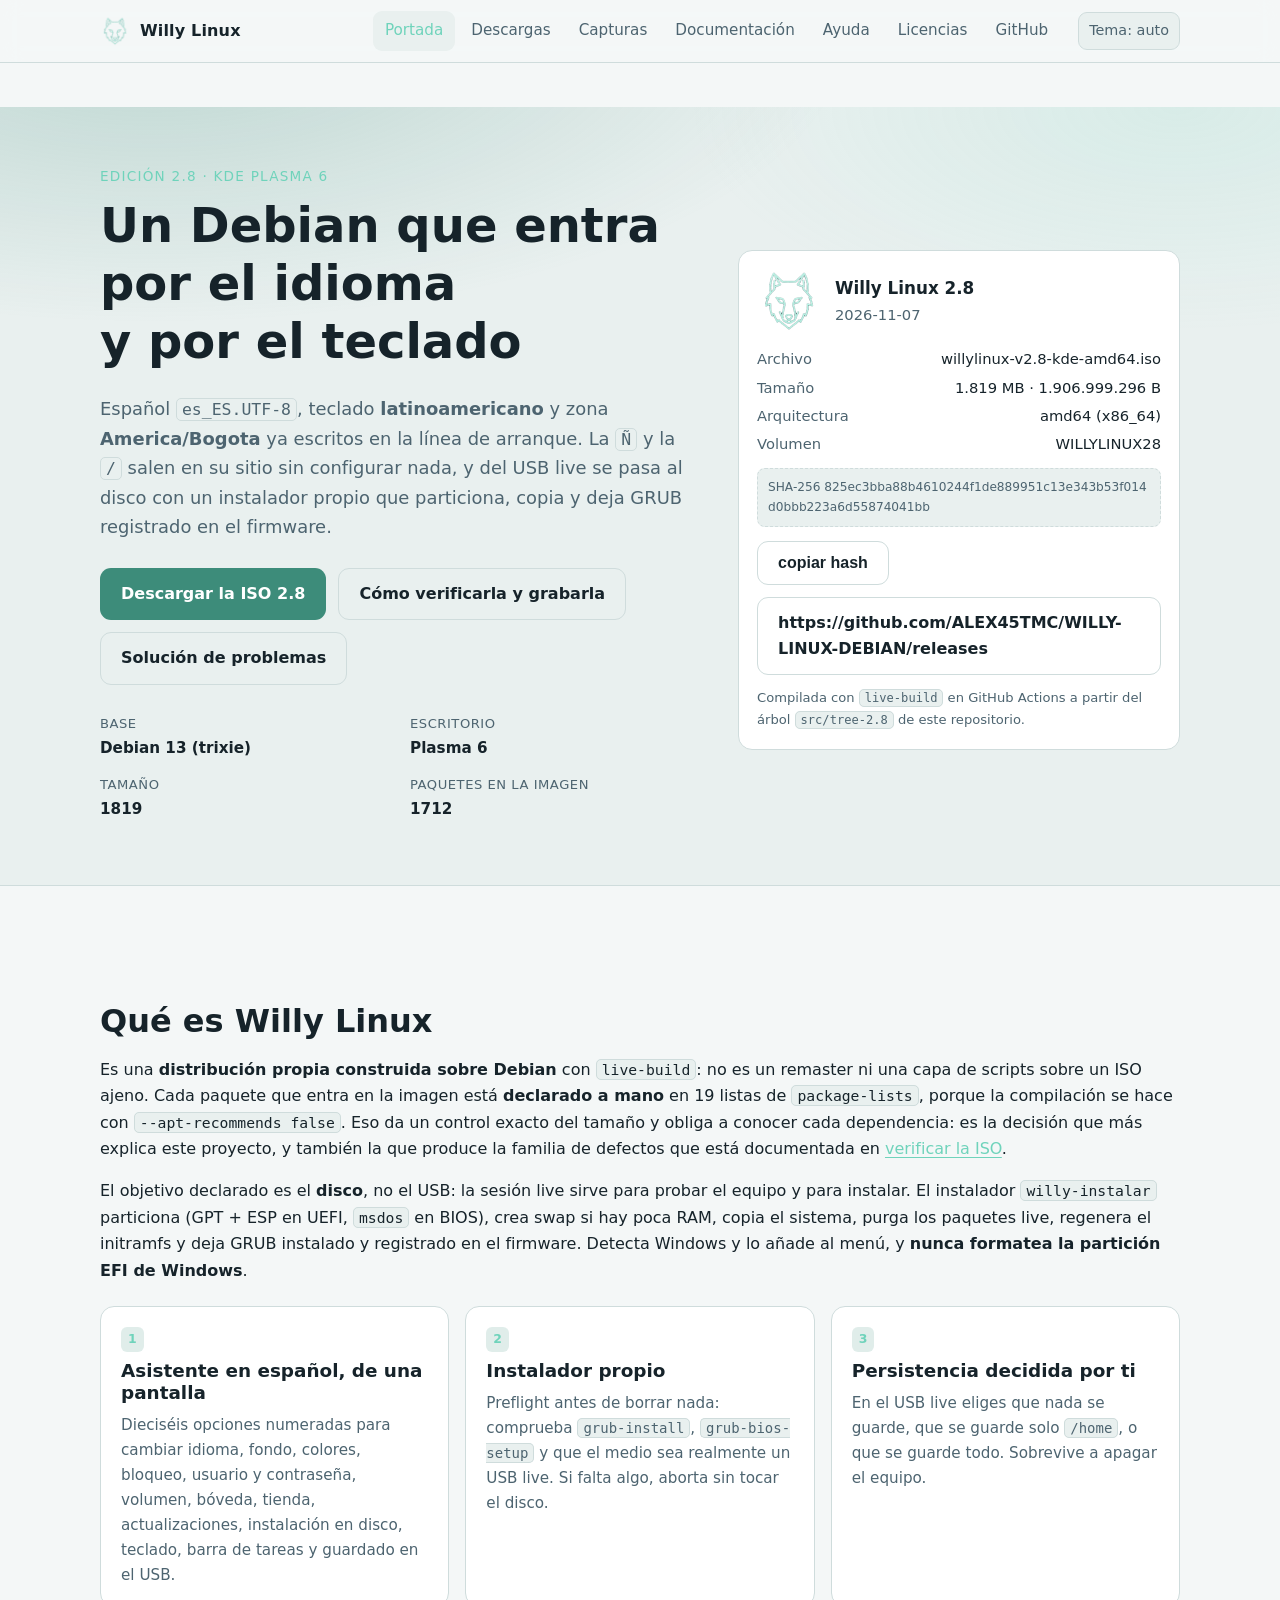
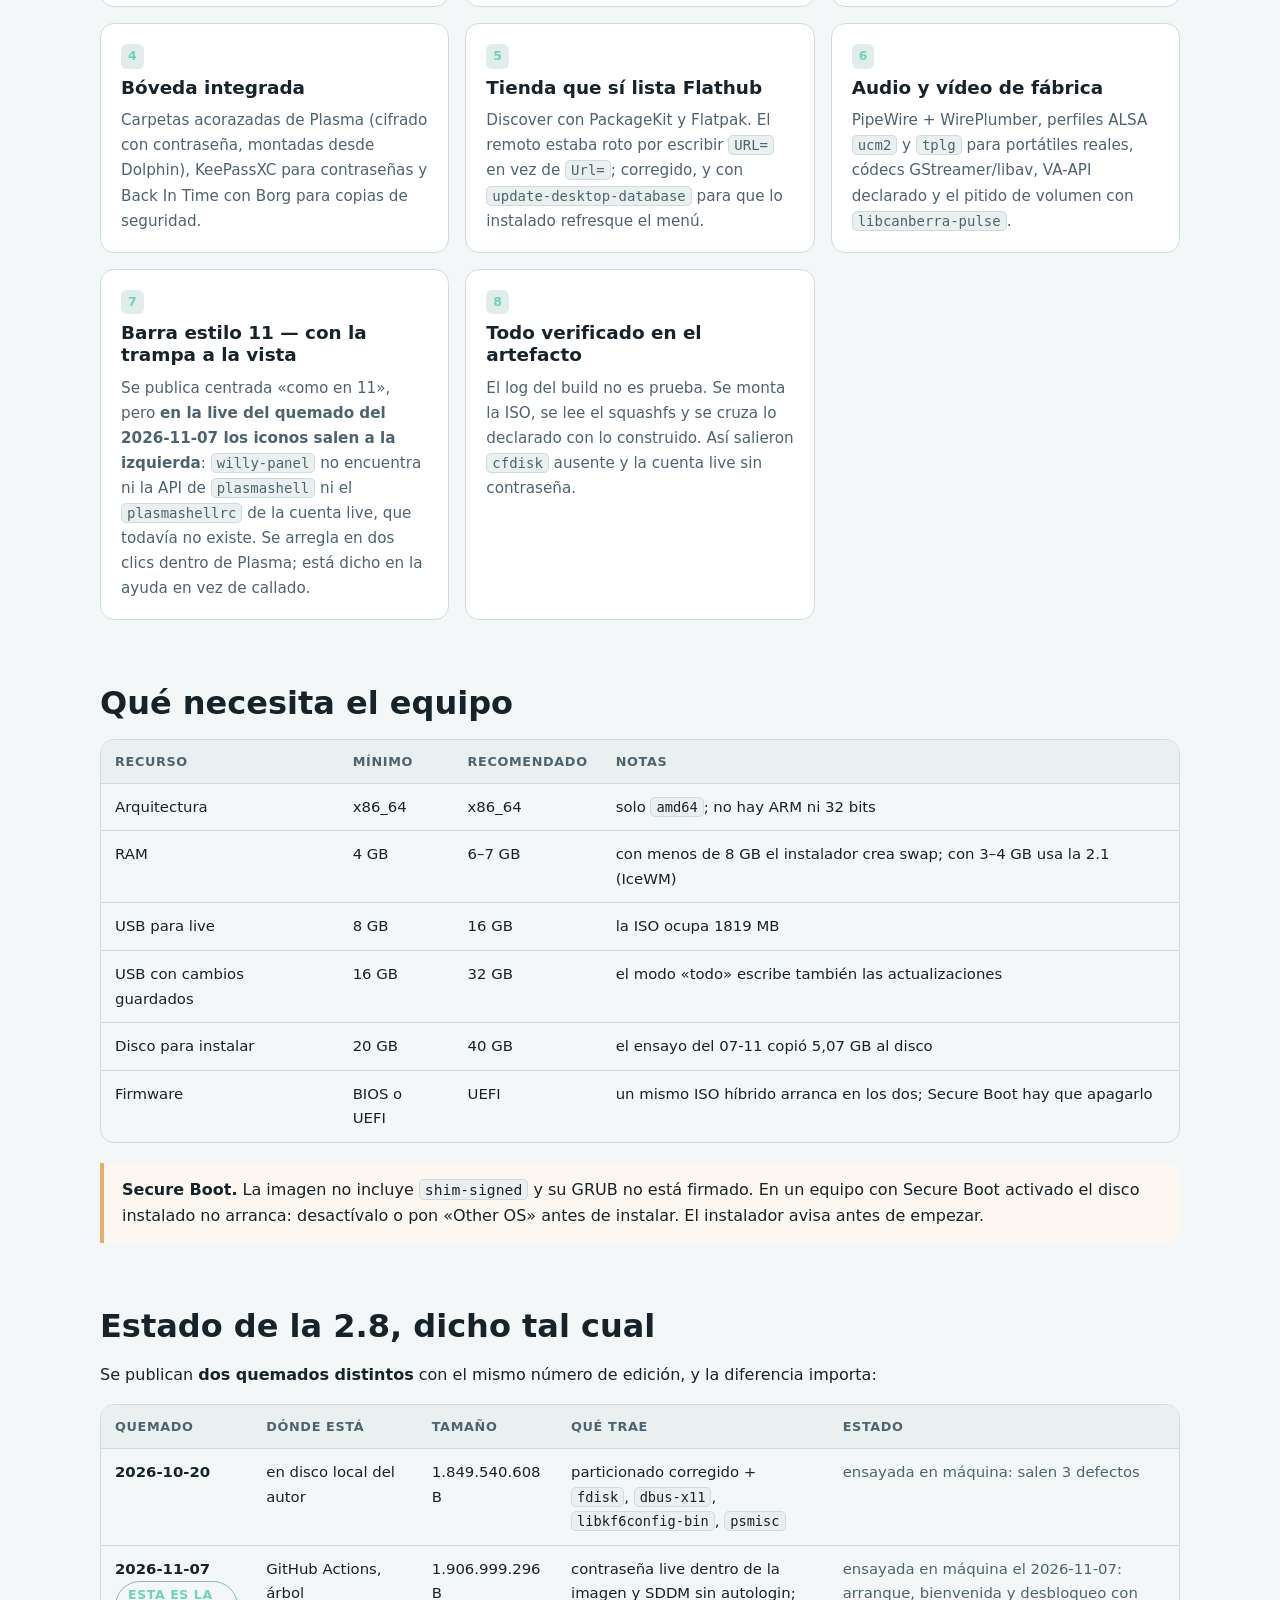
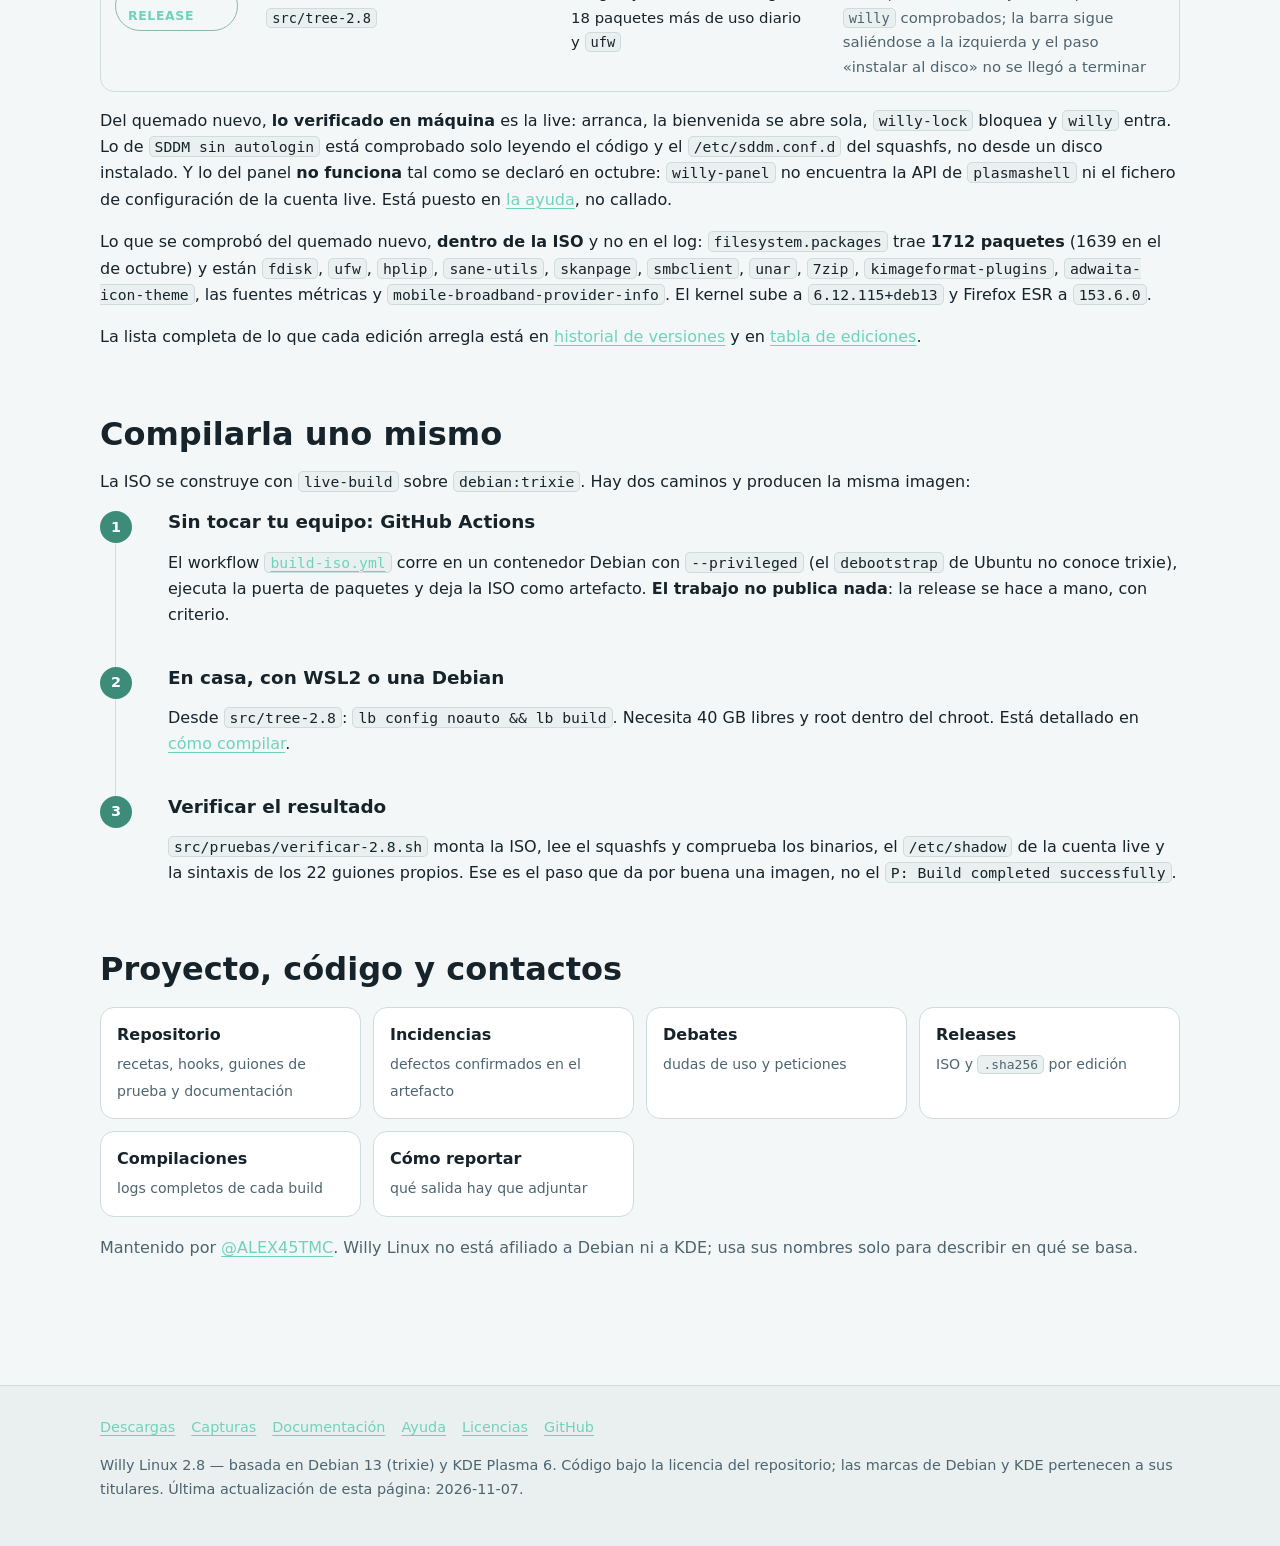
==== index.html @ 6068898e "Publicar la pagina web de Willy Linux y alinear la documentacion con el ensayo del 07-11 Six pages (" ====
<!DOCTYPE html>
<html lang="es">
<head>
<meta charset="utf-8">
<meta name="viewport" content="width=device-width, initial-scale=1">
<title>Willy Linux 2.8 — distribución live e instalable sobre Debian, en español</title>
<meta name="description" content="Willy Linux 2.8: KDE Plasma 6 sobre Debian 13 trixie, en español, con teclado latinoamericano y zona America/Bogota ya en la línea de arranque. Live USB que instala al disco. ISO de 1819 MB con SHA-256.">
<meta name="color-scheme" content="dark light">
<meta property="og:title" content="Willy Linux 2.8 — Debian con Plasma 6, en español y listo para instalar">
<meta property="og:description" content="Distribución live e instalable basada en Debian 13. Arranca en BIOS y UEFI, particiona, copia y deja GRUB registrado. Idioma, teclado latam y hora de Bogotá desde el arranque.">
<meta property="og:type" content="website">
<meta property="og:image" content="img/logo-512.png">
<link rel="icon" href="img/logo-128.png">
<link rel="stylesheet" href="assets/css/estilo.css">
</head>
<body data-datos="datos-iso.json">

<header class="cabecera">
  <div class="interior">
    <a class="marca" href="index.html">
      <img src="img/logo-128.png" alt="Logo de Willy Linux (lobito)">
      <span>Willy&nbsp;Linux</span>
    </a>
    <nav class="navegacion" aria-label="Secciones">
      <a href="index.html" aria-current="page">Portada</a>
      <a href="descargas.html">Descargas</a>
      <a href="capturas.html">Capturas</a>
      <a href="documentacion.html">Documentación</a>
      <a href="ayuda.html">Ayuda</a>
      <a href="licencias.html">Licencias</a>
      <a href="https://github.com/ALEX45TMC/WILLY-LINUX-DEBIAN" rel="noopener">GitHub</a>
    </nav>
    <button id="tema" type="button">Tema: auto</button>
  </div>
</header>

<section class="portada">
  <div class="interior">
    <div class="fila">
      <div>
        <span class="eyebrow">Edición 2.8 · KDE Plasma 6</span>
        <h1>Un Debian que entra por el idioma<br>y por el teclado</h1>
        <p class="lema">
          Español <code>es_ES.UTF-8</code>, teclado <strong>latinoamericano</strong> y zona
          <strong>America/Bogota</strong> ya escritos en la línea de arranque. La <code>Ñ</code> y
          la <code>/</code> salen en su sitio sin configurar nada, y del USB live se pasa al disco
          con un instalador propio que particiona, copia y deja GRUB registrado en el firmware.
        </p>
        <div class="botones">
          <a class="boton" href="https://github.com/ALEX45TMC/WILLY-LINUX-DEBIAN/releases/tag/v2.8" rel="noopener">Descargar la ISO 2.8</a>
          <a class="boton secundario" href="descargas.html">Cómo verificarla y grabarla</a>
          <a class="boton secundario" href="ayuda.html">Solución de problemas</a>
        </div>
        <dl class="datos-portada">
          <div><dt>Base</dt><dd>Debian 13 (trixie)</dd></div>
          <div><dt>Escritorio</dt><dd>Plasma 6</dd></div>
          <div><dt>Tamaño</dt><dd data-dato="iso.mb">1819 MB</dd></div>
          <div><dt>Paquetes en la imagen</dt><dd data-dato="iso.paquetes">1712</dd></div>
        </dl>
      </div>

      <aside class="sello">
        <div class="fila-sello">
          <img src="img/logo-128.png" alt="">
          <div>
            <div class="nombre">Willy Linux 2.8</div>
            <div class="sub" data-dato="iso.compilada">compilada 2026-11-07</div>
          </div>
        </div>
        <dl>
          <dt>Archivo</dt><dd data-dato="iso.archivo">willylinux-v2.8-kde-amd64.iso</dd>
          <dt>Tamaño</dt><dd data-dato="iso.bytes" data-bytes>1819 MB</dd>
          <dt>Arquitectura</dt><dd data-dato="arquitectura">amd64</dd>
          <dt>Volumen</dt><dd data-dato="iso.volumen">WILLYLINUX28</dd>
        </dl>
        <div class="hash">
          SHA-256 <span data-dato="iso.sha256">825ec3bb…874041bb</span>
        </div>
        <div class="botones" style="margin-top:14px">
          <button class="boton secundario" data-copiar-hash disabled type="button">copiar hash</button>
          <a class="boton secundario" data-dato="enlaces.releases" href="https://github.com/ALEX45TMC/WILLY-LINUX-DEBIAN/releases">Releases</a>
        </div>
        <p class="sub" style="margin:12px 0 0;font-size:.82rem">
          Compilada con <code>live-build</code> en GitHub Actions a partir del árbol
          <code>src/tree-2.8</code> de este repositorio.
        </p>
      </aside>
    </div>
  </div>
</section>

<main class="interior">

<section id="que-es">
  <h2>Qué es Willy Linux</h2>
  <p>
    Es una <strong>distribución propia construida sobre Debian</strong> con
    <code>live-build</code>: no es un remaster ni una capa de scripts sobre un ISO ajeno. Cada
    paquete que entra en la imagen está <strong>declarado a mano</strong> en 19 listas de
    <code>package-lists</code>, porque la compilación se hace con
    <code>--apt-recommends false</code>. Eso da un control exacto del tamaño y obliga a conocer
    cada dependencia: es la decisión que más explica este proyecto, y también la que produce la
    familia de defectos que está documentada en
    <a href="documentacion.html#recomendaciones">verificar la ISO</a>.
  </p>
  <p>
    El objetivo declarado es el <strong>disco</strong>, no el USB: la sesión live sirve para
    probar el equipo y para instalar. El instalador <code>willy-instalar</code> particiona
    (GPT&nbsp;+&nbsp;ESP en UEFI, <code>msdos</code> en BIOS), crea swap si hay poca RAM, copia el
    sistema, purga los paquetes live, regenera el initramfs y deja GRUB instalado y registrado en
    el firmware. Detecta Windows y lo añade al menú, y <strong>nunca formatea la partición EFI de
    Windows</strong>.
  </p>

  <div class="grid">
    <div class="tarjeta">
      <span class="num">1</span>
      <h3>Asistente en español, de una pantalla</h3>
      <p>Dieciséis opciones numeradas para cambiar idioma, fondo, colores, bloqueo, usuario y
      contraseña, volumen, bóveda, tienda, actualizaciones, instalación en disco, teclado, barra de
      tareas y guardado en el USB.</p>
    </div>
    <div class="tarjeta">
      <span class="num">2</span>
      <h3>Instalador propio</h3>
      <p>Preflight antes de borrar nada: comprueba <code>grub-install</code>,
      <code>grub-bios-setup</code> y que el medio sea realmente un USB live. Si falta algo, aborta
      sin tocar el disco.</p>
    </div>
    <div class="tarjeta">
      <span class="num">3</span>
      <h3>Persistencia decidida por ti</h3>
      <p>En el USB live eliges que nada se guarde, que se guarde solo <code>/home</code>, o que se
      guarde todo. Sobrevive a apagar el equipo.</p>
    </div>
    <div class="tarjeta">
      <span class="num">4</span>
      <h3>Bóveda integrada</h3>
      <p>Carpetas acorazadas de Plasma (cifrado con contraseña, montadas desde Dolphin), KeePassXC
      para contraseñas y Back In Time con Borg para copias de seguridad.</p>
    </div>
    <div class="tarjeta">
      <span class="num">5</span>
      <h3>Tienda que sí lista Flathub</h3>
      <p>Discover con PackageKit y Flatpak. El remoto estaba roto por escribir <code>URL=</code>
      en vez de <code>Url=</code>; corregido, y con <code>update-desktop-database</code> para que
      lo instalado refresque el menú.</p>
    </div>
    <div class="tarjeta">
      <span class="num">6</span>
      <h3>Audio y vídeo de fábrica</h3>
      <p>PipeWire + WirePlumber, perfiles ALSA <code>ucm2</code> y <code>tplg</code> para
      portátiles reales, códecs GStreamer/libav, VA-API declarado y el pitido de volumen con
      <code>libcanberra-pulse</code>.</p>
    </div>
    <div class="tarjeta">
      <span class="num">7</span>
      <h3>Barra estilo 11 — con la trampa a la vista</h3>
      <p>Se publica centrada «como en 11», pero <strong>en la live del quemado del 2026-11-07 los
      iconos salen a la izquierda</strong>: <code>willy-panel</code> no encuentra ni la API de
      <code>plasmashell</code> ni el <code>plasmashellrc</code> de la cuenta live, que todavía no
      existe. Se arregla en dos clics dentro de Plasma; está dicho en la ayuda en vez de callado.</p>
    </div>
    <div class="tarjeta">
      <span class="num">8</span>
      <h3>Todo verificado en el artefacto</h3>
      <p>El log del build no es prueba. Se monta la ISO, se lee el squashfs y se cruza lo declarado
      con lo construido. Así salieron <code>cfdisk</code> ausente y la cuenta live sin contraseña.</p>
    </div>
  </div>
</section>

<section id="requisitos">
  <h2>Qué necesita el equipo</h2>
  <div class="tabla-envoltura">
    <table>
      <thead><tr><th>Recurso</th><th>Mínimo</th><th>Recomendado</th><th>Notas</th></tr></thead>
      <tbody>
        <tr><td>Arquitectura</td><td>x86_64</td><td>x86_64</td><td>solo <code>amd64</code>; no hay ARM ni 32 bits</td></tr>
        <tr><td>RAM</td><td>4 GB</td><td>6–7 GB</td><td>con menos de 8 GB el instalador crea swap; con 3–4 GB usa la 2.1 (IceWM)</td></tr>
        <tr><td>USB para live</td><td>8 GB</td><td>16 GB</td><td>la ISO ocupa 1819 MB</td></tr>
        <tr><td>USB con cambios guardados</td><td>16 GB</td><td>32 GB</td><td>el modo «todo» escribe también las actualizaciones</td></tr>
        <tr><td>Disco para instalar</td><td>20 GB</td><td>40 GB</td><td>el ensayo del 07-11 copió 5,07 GB al disco</td></tr>
        <tr><td>Firmware</td><td>BIOS o UEFI</td><td>UEFI</td><td>un mismo ISO híbrido arranca en los dos; Secure Boot hay que apagarlo</td></tr>
      </tbody>
    </table>
  </div>

  <div class="aviso">
    <p><strong>Secure Boot.</strong> La imagen no incluye <code>shim-signed</code> y su GRUB no
    está firmado. En un equipo con Secure Boot activado el disco instalado no arranca: desactívalo
    o pon «Other OS» antes de instalar. El instalador avisa antes de empezar.</p>
  </div>
</section>

<section id="estado">
  <h2>Estado de la 2.8, dicho tal cual</h2>
  <p>
    Se publican <strong>dos quemados distintos</strong> con el mismo número de edición, y la
    diferencia importa:
  </p>
  <div class="tabla-envoltura">
    <table>
      <thead><tr><th>Quemado</th><th>Dónde está</th><th>Tamaño</th><th>Qué trae</th><th>Estado</th></tr></thead>
      <tbody>
        <tr>
          <td><strong>2026-10-20</strong></td>
          <td>en disco local del autor</td>
          <td>1.849.540.608 B</td>
          <td>particionado corregido + <code>fdisk</code>, <code>dbus-x11</code>,
              <code>libkf6config-bin</code>, <code>psmisc</code></td>
          <td><span class="reg">ensayada en máquina: salen 3 defectos</span></td>
        </tr>
        <tr>
          <td><strong>2026-11-07</strong> <span class="cinta viva">esta es la release</span></td>
          <td>GitHub Actions, árbol <code>src/tree-2.8</code></td>
          <td>1.906.999.296 B</td>
          <td>contraseña live dentro de la imagen y SDDM sin autologin; 18 paquetes más de
              uso diario y <code>ufw</code></td>
          <td><span class="reg">ensayada en máquina el 2026-11-07: arranque, bienvenida y
              desbloqueo con <code>willy</code> comprobados; la barra sigue saliéndose a la
              izquierda y el paso «instalar al disco» no se llegó a terminar</span></td>
        </tr>
      </tbody>
    </table>
  </div>
  <p>
    Del quemado nuevo, <strong>lo verificado en máquina</strong> es la live: arranca, la
    bienvenida se abre sola, <code>willy-lock</code> bloquea y <code>willy</code> entra.
    Lo de <code>SDDM sin autologin</code> está comprobado solo leyendo el código y el
    <code>/etc/sddm.conf.d</code> del squashfs, no desde un disco instalado. Y lo del panel
    <strong>no funciona</strong> tal como se declaró en octubre: <code>willy-panel</code> no
    encuentra la API de <code>plasmashell</code> ni el fichero de configuración de la cuenta
    live. Está puesto en <a href="ayuda.html#panel-izquierda">la ayuda</a>, no callado.
  </p>
  <p>
    Lo que se comprobó del quemado nuevo, <strong>dentro de la ISO</strong> y no en el log:
    <code>filesystem.packages</code> trae <strong>1712 paquetes</strong> (1639 en el de octubre) y
    están <code>fdisk</code>, <code>ufw</code>, <code>hplip</code>, <code>sane-utils</code>,
    <code>skanpage</code>, <code>smbclient</code>, <code>unar</code>, <code>7zip</code>,
    <code>kimageformat-plugins</code>, <code>adwaita-icon-theme</code>, las fuentes métricas y
    <code>mobile-broadband-provider-info</code>. El kernel sube a <code>6.12.115+deb13</code> y
    Firefox ESR a <code>153.6.0</code>.
  </p>
  <p>
    La lista completa de lo que cada edición arregla está en
    <a href="documentacion.html#historial">historial de versiones</a> y en
    <a href="documentacion.html#ediciones">tabla de ediciones</a>.
  </p>
</section>

<section id="compilar">
  <h2>Compilarla uno mismo</h2>
  <p>
    La ISO se construye con <code>live-build</code> sobre <code>debian:trixie</code>. Hay dos
    caminos y producen la misma imagen:
  </p>
  <ol class="pasos">
    <li>
      <h3>Sin tocar tu equipo: GitHub Actions</h3>
      <p>El workflow <a href="https://github.com/ALEX45TMC/WILLY-LINUX-DEBIAN/actions/workflows/build-iso.yml" rel="noopener"><code>build-iso.yml</code></a>
      corre en un contenedor Debian con <code>--privileged</code> (el <code>debootstrap</code> de
      Ubuntu no conoce trixie), ejecuta la puerta de paquetes y deja la ISO como artefacto.
      <strong>El trabajo no publica nada</strong>: la release se hace a mano, con criterio.</p>
    </li>
    <li>
      <h3>En casa, con WSL2 o una Debian</h3>
      <p>Desde <code>src/tree-2.8</code>: <code>lb config noauto &amp;&amp; lb build</code>. Necesita
      40 GB libres y root dentro del chroot. Está detallado en
      <a href="documentacion.html#compilar">cómo compilar</a>.</p>
    </li>
    <li>
      <h3>Verificar el resultado</h3>
      <p><code>src/pruebas/verificar-2.8.sh</code> monta la ISO, lee el squashfs y comprueba los
      binarios, el <code>/etc/shadow</code> de la cuenta live y la sintaxis de los 22 guiones
      propios. Ese es el paso que da por buena una imagen, no el <code>P: Build completed
      successfully</code>.</p>
    </li>
  </ol>
</section>

<section id="comunidad">
  <h2>Proyecto, código y contactos</h2>
  <div class="enlaces">
    <a class="enlace-tarjeta" href="https://github.com/ALEX45TMC/WILLY-LINUX-DEBIAN" rel="noopener">
      <strong>Repositorio</strong><span>recetas, hooks, guiones de prueba y documentación</span>
    </a>
    <a class="enlace-tarjeta" href="https://github.com/ALEX45TMC/WILLY-LINUX-DEBIAN/issues" rel="noopener">
      <strong>Incidencias</strong><span>defectos confirmados en el artefacto</span>
    </a>
    <a class="enlace-tarjeta" href="https://github.com/ALEX45TMC/WILLY-LINUX-DEBIAN/discussions" rel="noopener">
      <strong>Debates</strong><span>dudas de uso y peticiones</span>
    </a>
    <a class="enlace-tarjeta" href="https://github.com/ALEX45TMC/WILLY-LINUX-DEBIAN/releases" rel="noopener">
      <strong>Releases</strong><span>ISO y <code>.sha256</code> por edición</span>
    </a>
    <a class="enlace-tarjeta" href="https://github.com/ALEX45TMC/WILLY-LINUX-DEBIAN/actions" rel="noopener">
      <strong>Compilaciones</strong><span>logs completos de cada build</span>
    </a>
    <a class="enlace-tarjeta" href="ayuda.html#reportar">
      <strong>Cómo reportar</strong><span>qué salida hay que adjuntar</span>
    </a>
  </div>
  <p class="reg" style="margin-top:18px">
    Mantenido por <a href="https://github.com/ALEX45TMC" rel="noopener">@ALEX45TMC</a>. Willy Linux
    no está afiliado a Debian ni a KDE; usa sus nombres solo para describir en qué se basa.
  </p>
</section>

</main>

<footer class="pie">
  <div class="interior">
    <nav aria-label="Pie">
      <a href="descargas.html">Descargas</a>
      <a href="capturas.html">Capturas</a>
      <a href="documentacion.html">Documentación</a>
      <a href="ayuda.html">Ayuda</a>
      <a href="licencias.html">Licencias</a>
      <a href="https://github.com/ALEX45TMC/WILLY-LINUX-DEBIAN" rel="noopener">GitHub</a>
    </nav>
    <p>
      Willy Linux 2.8 — basada en Debian 13 (trixie) y KDE Plasma 6. Código bajo la licencia del
      repositorio; las marcas de Debian y KDE pertenecen a sus titulares.
      Última actualización de esta página: <span data-dato="actualizada">2026-11-07</span>.
    </p>
  </div>
</footer>

<script src="assets/js/main.js"></script>
</body>
</html>
---- assets/css/estilo.css ----
/* Willy Linux — hoja de estilos de la página pública.
   Sin dependencias externas: ni fuentes web, ni CDN, ni frameworks. */

:root {
  --verde: #3d8c7a;
  --verde-claro: #6fd3bb;
  --verde-oscuro: #1f5a4c;
  --fondo: #0f1518;
  --fondo-2: #151d21;
  --tarjeta: #1a2429;
  --borde: #2a3a41;
  --texto: #e7eef0;
  --texto-suave: #a9bcc2;
  --peligro: #e0736b;
  --aviso: #e0b073;
  --ok: #6fd3bb;
  --radio: 14px;
  --ancho: 1120px;
}

@media (prefers-color-scheme: light) {
  :root {
    --fondo: #f4f7f7;
    --fondo-2: #e9f0ef;
    --tarjeta: #ffffff;
    --borde: #cfdcdc;
    --texto: #16232a;
    --texto-suave: #4d6470;
  }
}

/* El botón de tema fuerza el esquema, así que el claro es una clase, no solo media query. */
html.claro {
  --fondo: #f4f7f7;
  --fondo-2: #e9f0ef;
  --tarjeta: #ffffff;
  --borde: #cfdcdc;
  --texto: #16232a;
  --texto-suave: #4d6470;
}

* { box-sizing: border-box; }

html { scroll-behavior: smooth; }

body {
  margin: 0;
  background: var(--fondo);
  color: var(--texto);
  font: 16px/1.65 system-ui, "Segoe UI", Roboto, "Noto Sans", "Helvetica Neue", Arial, sans-serif;
  -webkit-text-size-adjust: 100%;
}

a { color: var(--verde-claro); text-decoration-thickness: 1px; text-underline-offset: 3px; }
a:hover { color: var(--verde); }

img { max-width: 100%; height: auto; display: block; }

code, pre, kbd, samp {
  font-family: "Hack", "DejaVu Sans Mono", "Cascadia Mono", Consolas, monospace;
  font-size: 0.92em;
}

code {
  background: var(--fondo-2);
  border: 1px solid var(--borde);
  border-radius: 5px;
  padding: 1px 5px;
}

pre {
  background: var(--fondo-2);
  border: 1px solid var(--borde);
  border-radius: var(--radio);
  padding: 14px 16px;
  overflow: auto;
}

pre code { background: none; border: 0; padding: 0; }

kbd {
  background: var(--tarjeta);
  border: 1px solid var(--borde);
  border-bottom-width: 2px;
  border-radius: 6px;
  padding: 1px 6px;
}

h1, h2, h3 { line-height: 1.2; margin: 0 0 .5em; }
h1 { font-size: clamp(1.9rem, 1.2rem + 2.6vw, 3rem); }
h2 { font-size: clamp(1.4rem, 1rem + 1.4vw, 2rem); margin-top: 2em; }
h3 { font-size: 1.15rem; margin-top: 1.6em; }

/* ---------- cabecera ---------- */

.cabecera {
  position: sticky;
  top: 0;
  z-index: 20;
  background: color-mix(in srgb, var(--fondo) 88%, transparent);
  backdrop-filter: blur(10px);
  border-bottom: 1px solid var(--borde);
}

.cabecera .interior,
main.interior,
.pie .interior {
  max-width: var(--ancho);
  margin: 0 auto;
  padding: 0 20px;
}

.cabecera .interior {
  display: flex;
  align-items: center;
  gap: 18px;
  height: 62px;
}

.marca {
  display: flex;
  align-items: center;
  gap: 10px;
  font-weight: 700;
  letter-spacing: .01em;
  color: var(--texto);
  text-decoration: none;
  white-space: nowrap;
}

.marca img { width: 30px; height: 30px; border-radius: 7px; }

.navegacion {
  display: flex;
  gap: 4px;
  margin-left: auto;
  overflow-x: auto;
  scrollbar-width: none;
}
.navegacion::-webkit-scrollbar { display: none; }

.navegacion a {
  color: var(--texto-suave);
  text-decoration: none;
  padding: 7px 12px;
  border-radius: 9px;
  font-size: .95rem;
  white-space: nowrap;
}
.navegacion a:hover { color: var(--texto); background: var(--fondo-2); }
.navegacion a[aria-current="page"] { color: var(--verde-claro); background: var(--fondo-2); }

#tema {
  background: var(--fondo-2);
  border: 1px solid var(--borde);
  color: var(--texto-suave);
  border-radius: 9px;
  padding: 6px 10px;
  cursor: pointer;
  font: inherit;
  font-size: .9rem;
}
#tema:hover { color: var(--texto); }

/* ---------- portada ---------- */

.portada {
  background:
    radial-gradient(1000px 420px at 12% -10%, color-mix(in srgb, var(--verde) 26%, transparent), transparent 70%),
    radial-gradient(700px 320px at 92% 0%, color-mix(in srgb, var(--verde-claro) 14%, transparent), transparent 70%),
    var(--fondo-2);
  border-bottom: 1px solid var(--borde);
  padding: 56px 0 48px;
}

.portada .interior { max-width: var(--ancho); margin: 0 auto; padding: 0 20px; }

.portada .fila {
  display: grid;
  grid-template-columns: 1.15fr .85fr;
  gap: 40px;
  align-items: center;
}

@media (max-width: 900px) { .portada .fila { grid-template-columns: 1fr; } }

.eyebrow {
  display: inline-flex;
  align-items: center;
  gap: 8px;
  font-size: .85rem;
  letter-spacing: .09em;
  text-transform: uppercase;
  color: var(--verde-claro);
  margin-bottom: 10px;
}

.portada p.lema { font-size: 1.12rem; color: var(--texto-suave); max-width: 58ch; }

.botones { display: flex; flex-wrap: wrap; gap: 12px; margin: 26px 0 10px; }

.boton {
  display: inline-flex;
  align-items: center;
  gap: 8px;
  background: var(--verde);
  color: #fff;
  border: 1px solid transparent;
  border-radius: 11px;
  padding: 12px 20px;
  font-weight: 650;
  font-size: 1rem;
  text-decoration: none;
}
.boton:hover { background: var(--verde-oscuro); color: #fff; }

.boton.secundario {
  background: transparent;
  border-color: var(--borde);
  color: var(--texto);
}
.boton.secundario:hover { border-color: var(--verde); color: var(--verde-claro); background: var(--fondo); }

.datos-portada {
  display: grid;
  grid-template-columns: repeat(2, 1fr);
  gap: 12px 22px;
  margin-top: 28px;
  font-size: .95rem;
}
.datos-portada dt { color: var(--texto-suave); font-size: .82rem; letter-spacing: .04em; text-transform: uppercase; }
.datos-portada dd { margin: 2px 0 0; font-weight: 600; }

.sello {
  background: var(--tarjeta);
  border: 1px solid var(--borde);
  border-radius: var(--radio);
  padding: 18px;
  font-size: .92rem;
}
.sello .fila-sello { display: flex; align-items: center; gap: 14px; }
.sello img { width: 64px; height: 64px; border-radius: 12px; }
.sello .nombre { font-weight: 700; font-size: 1.05rem; }
.sello .sub { color: var(--texto-suave); }
.sello dl { display: grid; grid-template-columns: auto 1fr; gap: 4px 12px; margin: 14px 0 0; }
.sello dt { color: var(--texto-suave); }
.sello dd { margin: 0; text-align: right; font-variant-numeric: tabular-nums; }
.sello .hash {
  margin-top: 12px;
  font-size: .76rem;
  word-break: break-all;
  color: var(--texto-suave);
  background: var(--fondo-2);
  border: 1px dashed var(--borde);
  border-radius: 8px;
  padding: 8px 10px;
}

/* ---------- secciones ---------- */

section { margin: 44px 0; }

.grid {
  display: grid;
  grid-template-columns: repeat(auto-fit, minmax(268px, 1fr));
  gap: 16px;
  margin-top: 22px;
}

.tarjeta {
  background: var(--tarjeta);
  border: 1px solid var(--borde);
  border-radius: var(--radio);
  padding: 18px 20px;
}
.tarjeta h3 { margin-top: 0; }
.tarjeta p { margin: .4em 0 0; color: var(--texto-suave); font-size: .95rem; }
.tarjeta .num {
  display: inline-block;
  font-size: .78rem;
  font-weight: 700;
  color: var(--verde-claro);
  background: color-mix(in srgb, var(--verde) 16%, transparent);
  border-radius: 6px;
  padding: 2px 7px;
  margin-bottom: 8px;
}

/* ---------- tablas ---------- */

.tabla-envoltura { overflow-x: auto; border: 1px solid var(--borde); border-radius: var(--radio); }

table {
  width: 100%;
  border-collapse: collapse;
  font-size: .93rem;
  min-width: 640px;
}

th, td {
  text-align: left;
  padding: 11px 14px;
  border-bottom: 1px solid var(--borde);
  vertical-align: top;
}

thead th {
  background: var(--fondo-2);
  font-size: .8rem;
  letter-spacing: .05em;
  text-transform: uppercase;
  color: var(--texto-suave);
  position: sticky;
  top: 0;
}

tbody tr:last-child td { border-bottom: 0; }
tbody tr:hover { background: color-mix(in srgb, var(--verde) 7%, transparent); }
td code { white-space: nowrap; }

.siy { color: var(--ok); font-weight: 600; }
.no { color: var(--peligro); font-weight: 600; }
.reg { color: var(--texto-suave); }

/* ---------- capturas ---------- */

.galeria {
  display: grid;
  grid-template-columns: repeat(auto-fill, minmax(300px, 1fr));
  gap: 18px;
  margin-top: 22px;
}

.figura { margin: 0; }
.figura {
  background: var(--tarjeta);
  border: 1px solid var(--borde);
  border-radius: var(--radio);
  overflow: hidden;
}
.figura img { width: 100%; aspect-ratio: 16 / 10; object-fit: cover; }
.figura figcaption { padding: 12px 14px; font-size: .88rem; color: var(--texto-suave); }

/* ---------- avisos ---------- */

.aviso, .bueno, .malo {
  border-left: 4px solid var(--aviso);
  background: color-mix(in srgb, var(--aviso) 10%, var(--tarjeta));
  border-radius: 0 var(--radio) var(--radio) 0;
  padding: 14px 18px;
  margin: 20px 0;
}
.bueno { border-left-color: var(--ok); background: color-mix(in srgb, var(--ok) 10%, var(--tarjeta)); }
.malo { border-left-color: var(--peligro); background: color-mix(in srgb, var(--peligro) 10%, var(--tarjeta)); }
.aviso > :first-child, .bueno > :first-child, .malo > :first-child { margin-top: 0; }
.aviso > :last-child, .bueno > :last-child, .malo > :last-child { margin-bottom: 0; }

/* ---------- acordeón de ayuda ---------- */

.detalles {
  border: 1px solid var(--borde);
  border-radius: var(--radio);
  background: var(--tarjeta);
  margin: 10px 0;
  overflow: hidden;
}
.detalles > summary {
  cursor: pointer;
  padding: 14px 18px;
  font-weight: 600;
  list-style: none;
}
.detalles > summary::-webkit-details-marker { display: none; }
.detalles > summary::before { content: "›"; color: var(--verde-claro); margin-right: 10px; font-weight: 700; }
.detalles[open] > summary::before { content: "▾"; }
.detalles[open] > summary { border-bottom: 1px solid var(--borde); }
.detalles .cuerpo { padding: 6px 18px 16px; color: var(--texto); }
.detalles .cuerpo > :first-child { margin-top: 10px; }

/* ---------- pasos ---------- */

.pasos { counter-reset: paso; list-style: none; padding: 0; }
.pasos > li {
  counter-increment: paso;
  position: relative;
  padding: 0 0 22px 52px;
  border-left: 1px solid var(--borde);
  margin-left: 15px;
}
.pasos > li:last-child { border-left-color: transparent; padding-bottom: 0; }
.pasos > li::before {
  content: counter(paso);
  position: absolute;
  left: -16px;
  top: 0;
  width: 32px;
  height: 32px;
  border-radius: 50%;
  background: var(--verde);
  color: #fff;
  font-weight: 700;
  font-size: .9rem;
  display: grid;
  place-items: center;
}
.pasos h3 { margin: 0 0 .3em; }

/* ---------- enlaces rápidos ---------- */

.enlaces {
  display: grid;
  grid-template-columns: repeat(auto-fit, minmax(220px, 1fr));
  gap: 12px;
  margin-top: 18px;
}
.enlace-tarjeta {
  display: block;
  background: var(--tarjeta);
  border: 1px solid var(--borde);
  border-radius: var(--radio);
  padding: 14px 16px;
  text-decoration: none;
  color: var(--texto);
}
.enlace-tarjeta:hover { border-color: var(--verde); color: var(--texto); }
.enlace-tarjeta strong { display: block; margin-bottom: 3px; }
.enlace-tarjeta span { color: var(--texto-suave); font-size: .88rem; }

/* ---------- pie ---------- */

.pie {
  border-top: 1px solid var(--borde);
  background: var(--fondo-2);
  margin-top: 60px;
  padding: 30px 0;
  color: var(--texto-suave);
  font-size: .9rem;
}
.pie .interior { max-width: var(--ancho); margin: 0 auto; padding: 0 20px; }
.pie nav { display: flex; flex-wrap: wrap; gap: 16px; margin-bottom: 14px; }

main.interior { padding-top: 8px; padding-bottom: 20px; }

.cinta {
  display: inline-block;
  font-size: .78rem;
  font-weight: 700;
  letter-spacing: .05em;
  text-transform: uppercase;
  border-radius: 999px;
  padding: 3px 12px;
  border: 1px solid var(--borde);
  color: var(--texto-suave);
}
.cinta.viva { color: var(--verde-claro); border-color: color-mix(in srgb, var(--verde) 45%, var(--borde)); }
.cinta.atencion { color: var(--aviso); border-color: color-mix(in srgb, var(--aviso) 45%, var(--borde)); }

/* ---------- ayuda: buscador e índice ---------- */

.buscador {
  display: flex;
  flex-wrap: wrap;
  align-items: center;
  gap: 14px;
  margin: 18px 0 8px;
}
.buscador input[type="search"] {
  flex: 1 1 260px;
  min-width: 220px;
  font: inherit;
  color: inherit;
  background: var(--tarjeta);
  border: 1px solid var(--borde);
  border-radius: 999px;
  padding: 11px 18px;
}
.buscador input[type="search"]:focus-visible {
  outline: 2px solid var(--verde);
  outline-offset: 2px;
}
.buscador .recuento { color: var(--texto-suave); font-size: .9rem; }

.indice {
  display: flex;
  flex-wrap: wrap;
  gap: 8px;
  margin: 6px 0 26px;
}
.indice a {
  border: 1px solid var(--borde);
  border-radius: 999px;
  padding: 5px 14px;
  font-size: .9rem;
  text-decoration: none;
  color: var(--texto-suave);
  background: var(--tarjeta);
}
.indice a:hover { color: var(--verde-claro); border-color: var(--verde); }
.indice a.activa { color: var(--fondo); background: var(--verde-claro); border-color: var(--verde-claro); font-weight: 600; }

.detalles > summary .cinta { margin-left: 10px; vertical-align: 2px; }

@media (max-width: 640px) {
  .cabecera .interior { height: auto; flex-wrap: wrap; padding: 10px 16px; gap: 10px; }
  .navegacion { width: 100%; margin-left: 0; }
  .datos-portada { grid-template-columns: 1fr 1fr; }
}

@media print {
  .cabecera, .pie, #tema, .botones { display: none; }
  body { background: #fff; color: #000; }
}
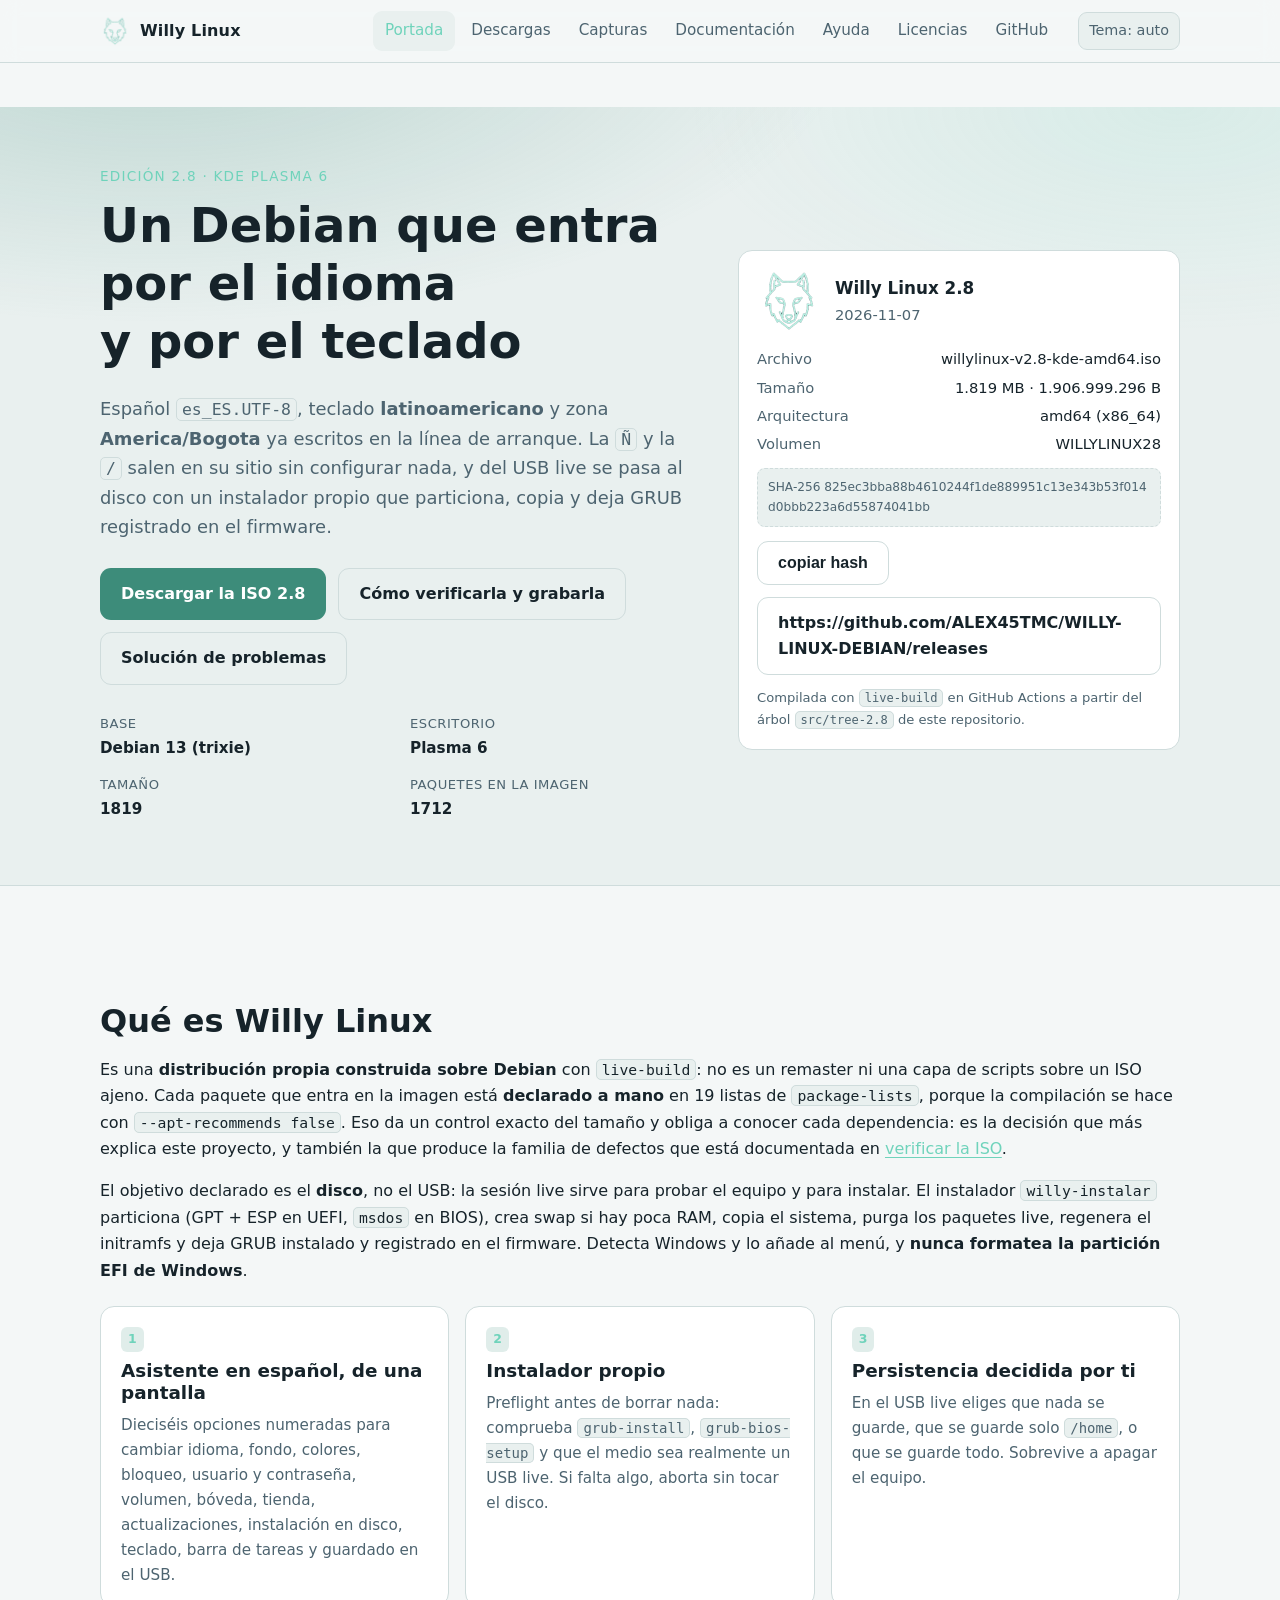
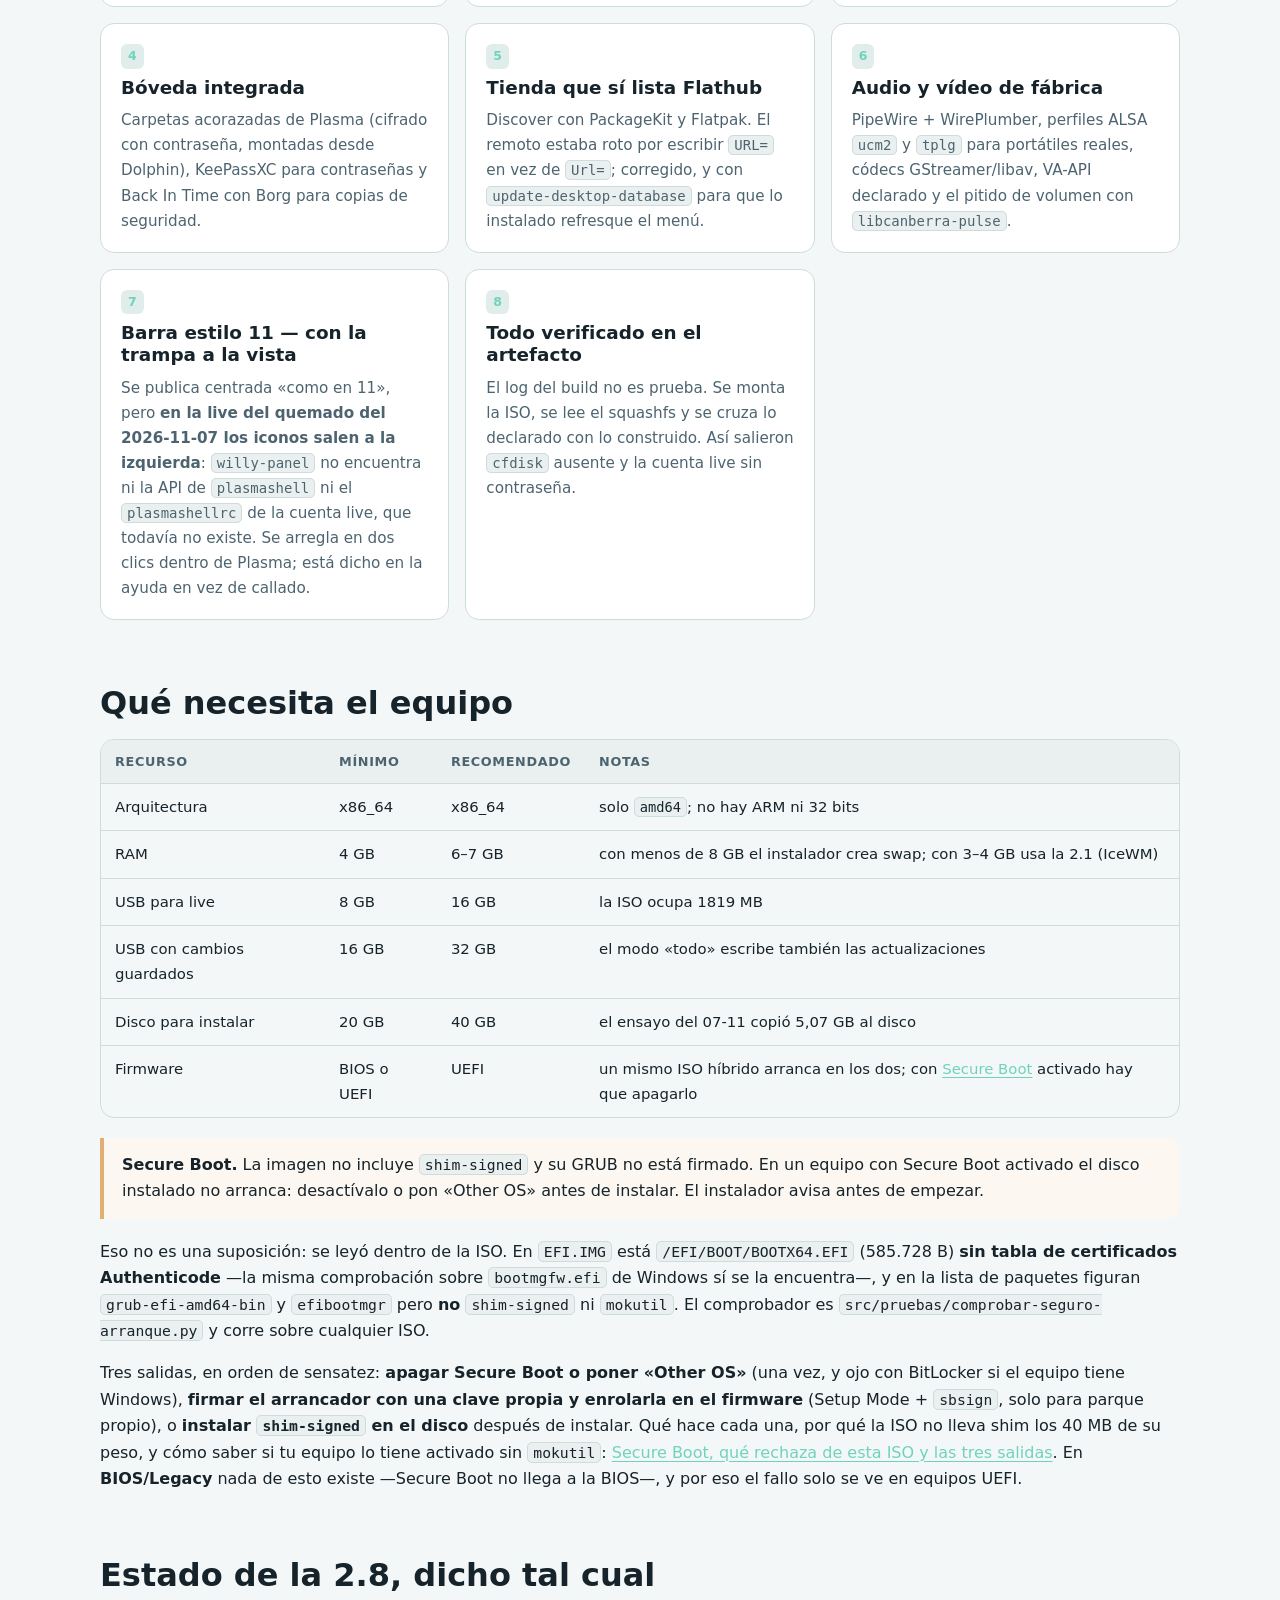
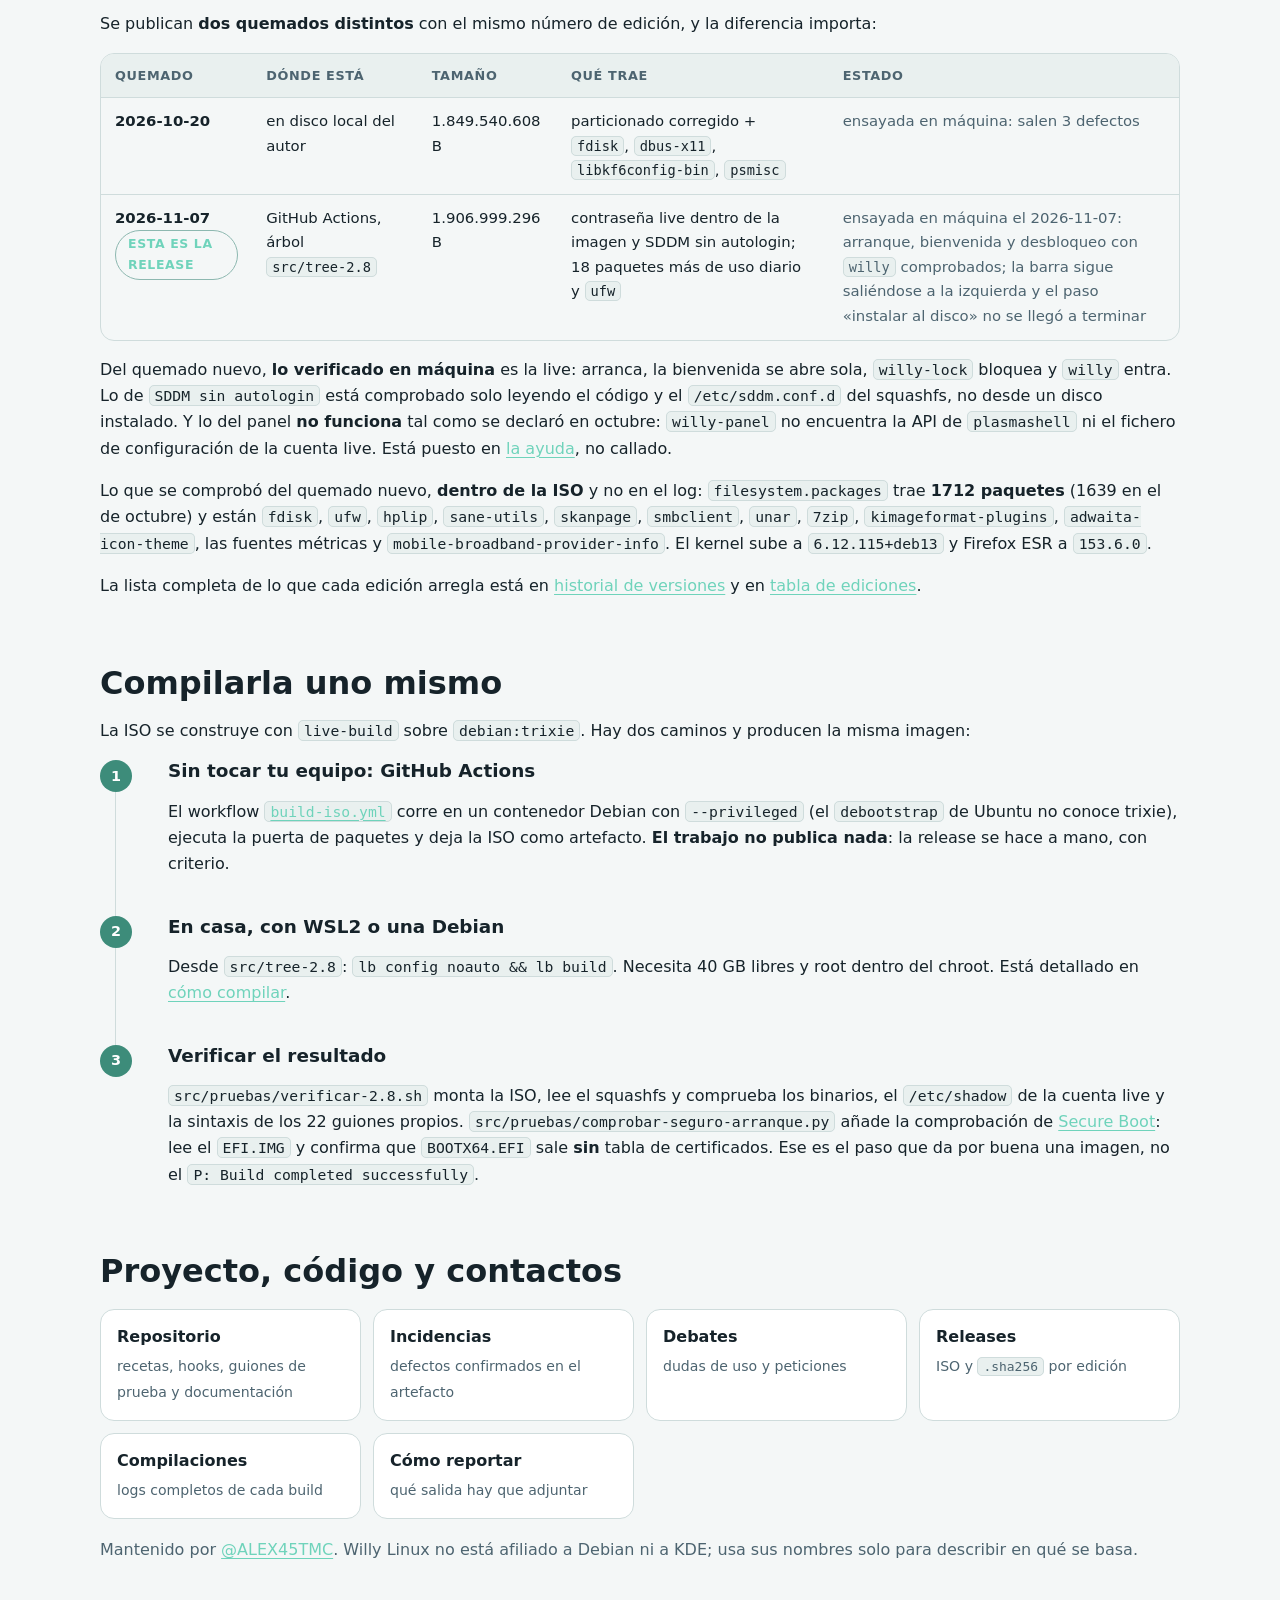
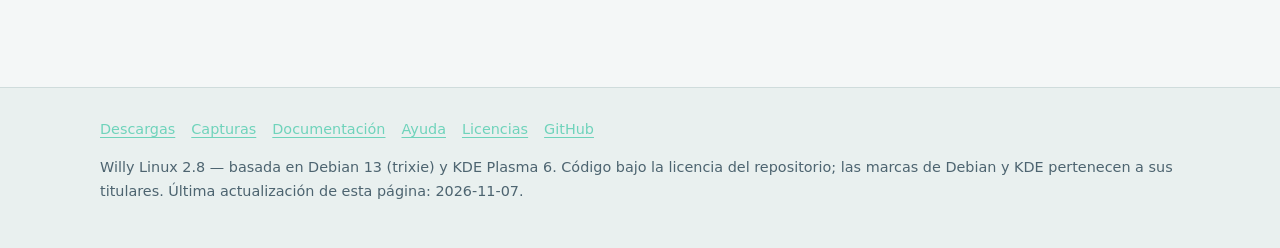
==== commit b482332b: "Documentar Secure Boot en la web con la medida hecha sobre la ISO Anade src/pruebas/comprobar-seguro" ====
--- a/index.html
+++ b/index.html
@@ -181,7 +181,7 @@
         <tr><td>USB para live</td><td>8 GB</td><td>16 GB</td><td>la ISO ocupa 1819 MB</td></tr>
         <tr><td>USB con cambios guardados</td><td>16 GB</td><td>32 GB</td><td>el modo «todo» escribe también las actualizaciones</td></tr>
         <tr><td>Disco para instalar</td><td>20 GB</td><td>40 GB</td><td>el ensayo del 07-11 copió 5,07 GB al disco</td></tr>
-        <tr><td>Firmware</td><td>BIOS o UEFI</td><td>UEFI</td><td>un mismo ISO híbrido arranca en los dos; Secure Boot hay que apagarlo</td></tr>
+        <tr><td>Firmware</td><td>BIOS o UEFI</td><td>UEFI</td><td>un mismo ISO híbrido arranca en los dos; con <a href="ayuda.html#secure-boot">Secure Boot</a> activado hay que apagarlo</td></tr>
       </tbody>
     </table>
   </div>
@@ -191,6 +191,25 @@
     está firmado. En un equipo con Secure Boot activado el disco instalado no arranca: desactívalo
     o pon «Other OS» antes de instalar. El instalador avisa antes de empezar.</p>
   </div>
+  <p>
+    Eso no es una suposición: se leyó dentro de la ISO. En <code>EFI.IMG</code> está
+    <code>/EFI/BOOT/BOOTX64.EFI</code> (585.728 B) <strong>sin tabla de certificados
+    Authenticode</strong> —la misma comprobación sobre <code>bootmgfw.efi</code> de Windows sí se la
+    encuentra—, y en la lista de paquetes figuran <code>grub-efi-amd64-bin</code> y
+    <code>efibootmgr</code> pero <strong>no</strong> <code>shim-signed</code> ni
+    <code>mokutil</code>. El comprobador es
+    <code>src/pruebas/comprobar-seguro-arranque.py</code> y corre sobre cualquier ISO.
+  </p>
+  <p>
+    Tres salidas, en orden de sensatez: <strong>apagar Secure Boot o poner «Other OS»</strong> (una
+    vez, y ojo con BitLocker si el equipo tiene Windows), <strong>firmar el arrancador con una clave
+    propia y enrolarla en el firmware</strong> (Setup Mode + <code>sbsign</code>, solo para parque
+    propio), o <strong>instalar <code>shim-signed</code> en el disco</strong> después de
+    instalar. Qué hace cada una, por qué la ISO no lleva shim los 40 MB de su peso, y cómo saber si tu
+    equipo lo tiene activado sin <code>mokutil</code>: <a href="ayuda.html#secure-boot">Secure Boot,
+    qué rechaza de esta ISO y las tres salidas</a>. En <strong>BIOS/Legacy</strong> nada de esto
+    existe —Secure Boot no llega a la BIOS—, y por eso el fallo solo se ve en equipos UEFI.
+  </p>
 </section>
 
 <section id="estado">
@@ -273,8 +292,10 @@
       <h3>Verificar el resultado</h3>
       <p><code>src/pruebas/verificar-2.8.sh</code> monta la ISO, lee el squashfs y comprueba los
       binarios, el <code>/etc/shadow</code> de la cuenta live y la sintaxis de los 22 guiones
-      propios. Ese es el paso que da por buena una imagen, no el <code>P: Build completed
-      successfully</code>.</p>
+      propios. <code>src/pruebas/comprobar-seguro-arranque.py</code> añade la comprobación de
+      <a href="ayuda.html#secure-boot">Secure Boot</a>: lee el <code>EFI.IMG</code> y confirma que
+      <code>BOOTX64.EFI</code> sale <strong>sin</strong> tabla de certificados. Ese es el paso que da
+      por buena una imagen, no el <code>P: Build completed successfully</code>.</p>
     </li>
   </ol>
 </section>
